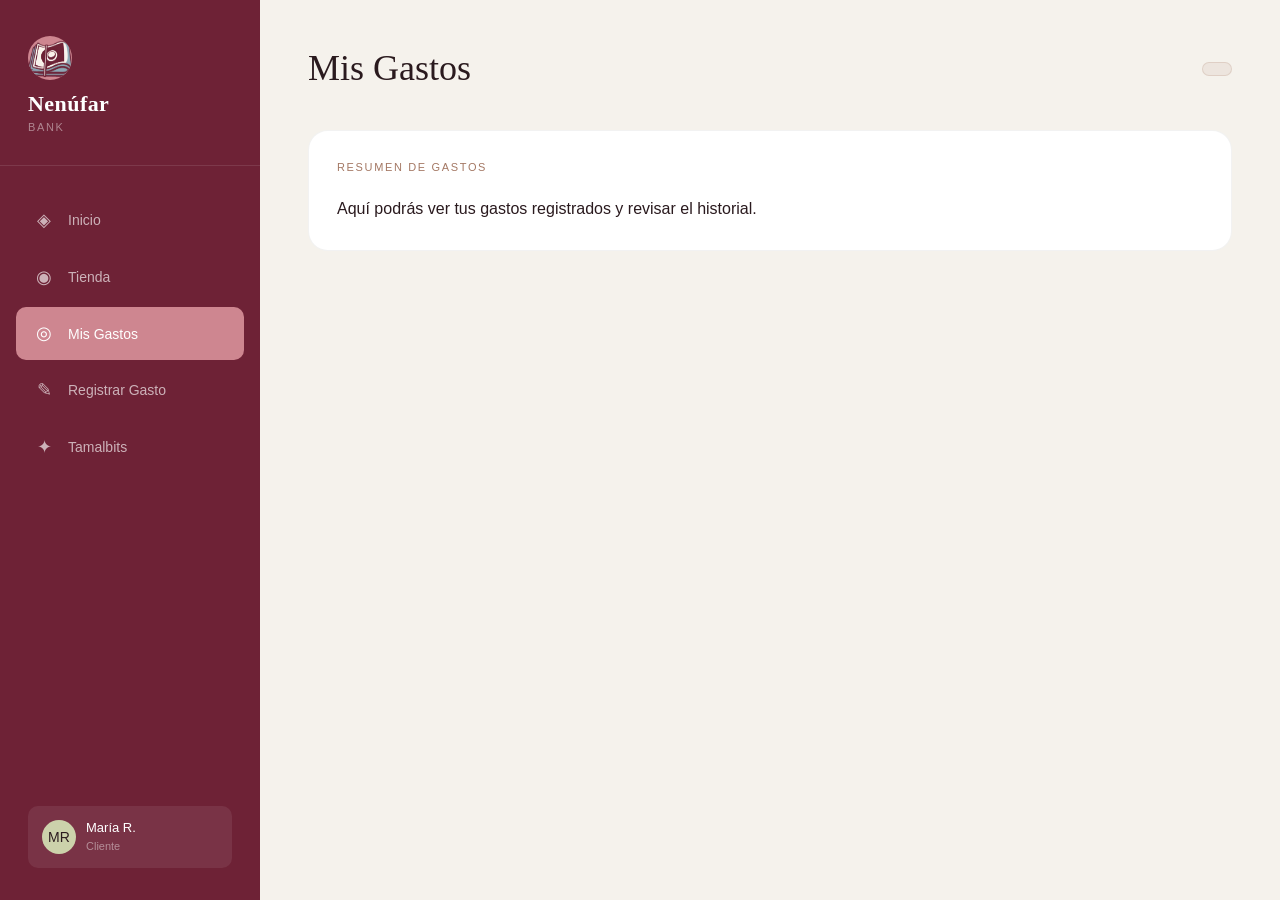
==== html/gastos.html @ e4ff4418 "Add index.html and styles.css files" ====
﻿<!DOCTYPE html>
<html lang="es">
<head>
  <meta charset="UTF-8">
  <meta name="viewport" content="width=device-width, initial-scale=1.0">
  <title>Nenúfar Bank — Mis Gastos</title>
  <link rel="stylesheet" href="../css/styles.css">
</head>
<body>
  <div id="sidebar-container"></div>
  <main class="main">
    <div class="top-bar">
      <h1 class="page-title">Mis Gastos</h1>
      <span class="date-tag" id="current-date"></span>
    </div>
    <div class="card">
      <div class="card-title">Resumen de gastos</div>
      <p>Aquí podrás ver tus gastos registrados y revisar el historial.</p>
    </div>
  </main>
  <script src="../js/main.js"></script>
</body>
</html>
---- css/styles.css ----
/* ============================================
   Nenúfar Bank - Hoja de Estilos Global
   Paleta de colores inspirada en el nenúfar
   ============================================ */

:root {
  /* Paleta principal Nenúfar Bank */
  --apricot:    #CE8690;
  --rhodo:      #6E2236;
  --green:      #777F5D;
  --aloe:       #CCD2AB;
  --mocha:      #A47864;
  --forget:     #8DACBA;
  --cream:      #F5F2EC;
  --dark:       #2A1A1E;
  
  /* Colores funcionales */
  --success:    #10B981;
  --error:      #EF4444;
  --warning:    #F59E0B;
  
  /* Tipografía */
  --font-display: 'Cormorant Garamond', serif;
  --font-body: 'DM Sans', sans-serif;
  
  /* Sombras */
  --shadow-sm: 0 2px 4px rgba(0,0,0,0.04);
  --shadow-md: 0 8px 24px rgba(110,34,54,0.12);
  --shadow-lg: 0 12px 32px rgba(110,34,54,0.15);
  
  /* Bordes */
  --radius-sm: 10px;
  --radius-md: 16px;
  --radius-lg: 20px;
  --radius-xl: 24px;
  
  /* Transiciones */
  --transition: all 0.2s ease;
}

/* Reset */
*,
*::before,
*::after {
  margin: 0;
  padding: 0;
  box-sizing: border-box;
}

html {
  font-size: 16px;
  -webkit-font-smoothing: antialiased;
  -moz-osx-font-smoothing: grayscale;
}

body {
  font-family: var(--font-body);
  background: var(--cream);
  color: var(--dark);
  min-height: 100vh;
  overflow-x: hidden;
  line-height: 1.6;
}

/* ============================================
   SIDEBAR - Barra de navegación lateral
   ============================================ */
.sidebar {
  position: fixed;
  top: 0;
  left: 0;
  width: 260px;
  height: 100vh;
  background: var(--rhodo);
  display: flex;
  flex-direction: column;
  padding: 0 0 32px;
  z-index: 100;
  overflow-y: auto;
}

.logo-area {
  padding: 36px 28px 28px;
  border-bottom: 1px solid rgba(255, 255, 255, 0.1);
}

.logo-icon {
  width: 44px;
  height: 44px;
  background: var(--apricot);
  background-image: url('../images/logo.png');
  border-radius: 50%;
  display: flex;
  align-items: center;
  justify-content: center;
  margin-bottom: 12px;
  font-size: 22px;
  transition: transform 0.3s ease;
}

.logo-icon:hover {
  transform: rotate(15deg) scale(1.1);
}

.logo-name {
  font-family: var(--font-display);
  font-size: 22px;
  font-weight: 600;
  color: #fff;
  letter-spacing: 0.02em;
  line-height: 1.1;
}

.logo-sub {
  font-size: 11px;
  color: rgba(255, 255, 255, 0.45);
  letter-spacing: 0.15em;
  text-transform: uppercase;
  margin-top: 3px;
}

.sidebar nav {
  flex: 1;
  padding: 28px 16px;
  display: flex;
  flex-direction: column;
  gap: 4px;
}

.sidebar nav a {
  display: flex;
  align-items: center;
  gap: 12px;
  padding: 12px 16px;
  border-radius: 10px;
  text-decoration: none;
  color: rgba(255, 255, 255, 0.65);
  font-size: 14px;
  font-weight: 400;
  transition: var(--transition);
}

.sidebar nav a:hover {
  background: rgba(255, 255, 255, 0.12);
  color: #fff;
}

.sidebar nav a.active {
  background: var(--apricot);
  color: #fff;
}

.sidebar nav a .nav-icon {
  font-size: 18px;
  width: 24px;
  text-align: center;
}

.sidebar-footer {
  padding: 0 28px;
}

.user-chip {
  display: flex;
  align-items: center;
  gap: 10px;
  padding: 12px 14px;
  background: rgba(255, 255, 255, 0.08);
  border-radius: var(--radius-sm);
}

.avatar {
  width: 34px;
  height: 34px;
  border-radius: 50%;
  background: var(--aloe);
  display: flex;
  align-items: center;
  justify-content: center;
  font-size: 14px;
  font-weight: 500;
  color: var(--dark);
  flex-shrink: 0;
}

.user-info .name {
  font-size: 13px;
  color: #fff;
  font-weight: 500;
}

.user-info .role {
  font-size: 11px;
  color: rgba(255, 255, 255, 0.45);
}

/* ============================================
   MAIN CONTENT
   ============================================ */
.main {
  margin-left: 260px;
  padding: 40px 48px;
  min-height: 100vh;
}

.top-bar {
  display: flex;
  align-items: center;
  justify-content: space-between;
  margin-bottom: 32px;
}

.page-title {
  font-family: var(--font-display);
  font-size: 36px;
  font-weight: 300;
  color: var(--dark);
}

.page-title em {
  font-style: italic;
  color: var(--rhodo);
}

.date-tag {
  font-size: 13px;
  color: var(--mocha);
  background: rgba(164, 120, 100, 0.1);
  padding: 6px 14px;
  border-radius: 20px;
  border: 1px solid rgba(164, 120, 100, 0.2);
}

/* ============================================
   HERO DE SALDO
   ============================================ */
.balance-hero {
  background: var(--rhodo);
  border-radius: var(--radius-xl);
  padding: 48px;
  margin-bottom: 32px;
  position: relative;
  overflow: hidden;
}

.balance-hero::before {
  content: '◯';
  position: absolute;
  font-size: 320px;
  color: rgba(255, 255, 255, 0.04);
  right: -60px;
  top: -80px;
  line-height: 1;
  font-family: var(--font-display);
  pointer-events: none;
}

.balance-label {
  font-size: 12px;
  color: rgba(255, 255, 255, 0.5);
  text-transform: uppercase;
  letter-spacing: 0.18em;
  margin-bottom: 8px;
}

.balance-amount {
  font-family: var(--font-display);
  font-size: 72px;
  font-weight: 300;
  color: #fff;
  line-height: 1;
  margin-bottom: 12px;
}

.balance-amount span {
  font-size: 36px;
  vertical-align: top;
  margin-top: 12px;
  display: inline-block;
}

.balance-sub {
  font-size: 13px;
  color: rgba(255, 255, 255, 0.45);
}

.balance-actions {
  display: flex;
  gap: 12px;
  margin-top: 32px;
}

/* Botones */
.btn {
  padding: 12px 24px;
  border-radius: var(--radius-sm);
  font-family: var(--font-body);
  font-size: 14px;
  font-weight: 500;
  cursor: pointer;
  text-decoration: none;
  display: inline-flex;
  align-items: center;
  gap: 8px;
  transition: var(--transition);
  border: none;
}

.btn-primary {
  background: var(--apricot);
  color: #fff;
}

.btn-primary:hover {
  background: #b87080;
}

.btn-ghost {
  background: rgba(255, 255, 255, 0.1);
  color: #fff;
  border: 1px solid rgba(255, 255, 255, 0.2);
}

.btn-ghost:hover {
  background: rgba(255, 255, 255, 0.18);
}

/* Badge de Tamalbit en el hero */
.tamalbit-badge {
  position: absolute;
  top: 40px;
  right: 48px;
  background: var(--aloe);
  border-radius: var(--radius-md);
  padding: 14px 20px;
  text-align: center;
  z-index: 1;
}

.tamalbit-badge .tb-label {
  font-size: 10px;
  text-transform: uppercase;
  letter-spacing: 0.14em;
  color: var(--dark);
  opacity: 0.6;
}

.tamalbit-badge .tb-count {
  font-family: var(--font-display);
  font-size: 36px;
  font-weight: 600;
  color: var(--rhodo);
  line-height: 1;
  margin: 2px 0;
}

.tamalbit-badge .tb-name {
  font-size: 11px;
  color: var(--green);
  font-weight: 500;
}

/* ============================================
   GRIDS Y TARJETAS
   ============================================ */
.grid-2 {
  display: grid;
  grid-template-columns: 1fr 1fr;
  gap: 24px;
  margin-bottom: 24px;
}

.card {
  background: #fff;
  border-radius: var(--radius-lg);
  padding: 28px;
  border: 1px solid rgba(0, 0, 0, 0.05);
}

.card-full {
  margin-bottom: 24px;
}

.card-title {
  font-size: 11px;
  text-transform: uppercase;
  letter-spacing: 0.15em;
  color: var(--mocha);
  margin-bottom: 20px;
  font-weight: 500;
}

/* Stats */
.stat-row {
  display: flex;
  gap: 20px;
}

.stat-item {
  flex: 1;
}

.stat-val {
  font-family: var(--font-display);
  font-size: 32px;
  font-weight: 400;
  color: var(--dark);
  line-height: 1.1;
}

.stat-desc {
  font-size: 12px;
  color: #999;
  margin-top: 4px;
}

.stat-divider {
  width: 1px;
  background: var(--aloe);
  align-self: stretch;
}

/* Categorías */
.cat-grid {
  display: grid;
  grid-template-columns: 1fr 1fr;
  gap: 10px;
}

.cat-pill {
  border-radius: 12px;
  padding: 16px;
  display: flex;
  align-items: center;
  gap: 10px;
}

.cat-pill .cp-icon {
  font-size: 20px;
}

.cat-pill .cp-label {
  font-size: 12px;
  font-weight: 500;
}

.cat-pill .cp-amount {
  font-size: 11px;
  opacity: 0.7;
  margin-top: 2px;
}

.cp-alimentacion,
.cp-food {
  background: rgba(206, 134, 144, 0.12);
}

.cp-servicios,
.cp-serv {
  background: rgba(110, 34, 54, 0.08);
}

.cp-transporte,
.cp-trans {
  background: rgba(119, 127, 93, 0.12);
}

.cp-otros,
.cp-other {
  background: rgba(141, 172, 186, 0.15);
}

/* Transacciones */
.txn-list {
  display: flex;
  flex-direction: column;
  gap: 1px;
}

.txn-item {
  display: flex;
  align-items: center;
  gap: 14px;
  padding: 12px 0;
  border-bottom: 1px solid rgba(0, 0, 0, 0.04);
}

.txn-item:last-child {
  border-bottom: none;
}

.txn-icon {
  width: 38px;
  height: 38px;
  border-radius: var(--radius-sm);
  display: flex;
  align-items: center;
  justify-content: center;
  font-size: 16px;
  flex-shrink: 0;
}

.txn-info {
  flex: 1;
  min-width: 0;
}

.txn-name {
  font-size: 14px;
  font-weight: 500;
  color: var(--dark);
  white-space: nowrap;
  overflow: hidden;
  text-overflow: ellipsis;
}

.txn-cat {
  font-size: 11px;
  color: #aaa;
  margin-top: 2px;
}

.txn-amount {
  font-size: 14px;
  font-weight: 500;
  color: var(--rhodo);
}

.txn-date {
  font-size: 11px;
  color: #ccc;
  text-align: right;
  margin-top: 2px;
}

/* ============================================
   PÍLDORA DE SALDO (Barra superior)
   ============================================ */
.balance-pill {
  display: flex;
  align-items: center;
  gap: 10px;
  background: #fff;
  border: 1px solid rgba(0, 0, 0, 0.07);
  padding: 10px 18px;
  border-radius: 40px;
}

.bp-dot {
  width: 8px;
  height: 8px;
  background: var(--green);
  border-radius: 50%;
  box-shadow: 0 0 0 3px rgba(119, 127, 93, 0.2);
  animation: pulse 2s ease-in-out infinite;
}

@keyframes pulse {
  0%, 100% {
    box-shadow: 0 0 0 3px rgba(119, 127, 93, 0.2);
  }
  50% {
    box-shadow: 0 0 0 6px rgba(119, 127, 93, 0.08);
  }
}

.bp-label {
  font-size: 12px;
  color: #999;
}

.bp-val {
  font-family: var(--font-display);
  font-size: 20px;
  font-weight: 600;
  color: var(--rhodo);
}

/* ============================================
   TIENDA - Productos
   ============================================ */
.filters {
  display: flex;
  gap: 8px;
  margin: 24px 0 28px;
  flex-wrap: wrap;
}

.filter-btn {
  padding: 8px 18px;
  border-radius: 20px;
  border: 1px solid rgba(0, 0, 0, 0.1);
  background: #fff;
  font-family: var(--font-body);
  font-size: 13px;
  cursor: pointer;
  transition: var(--transition);
  color: var(--dark);
}

.filter-btn:hover {
  border-color: var(--apricot);
  color: var(--apricot);
}

.filter-btn.active {
  background: var(--rhodo);
  color: #fff;
  border-color: var(--rhodo);
}

.products-grid {
  display: grid;
  grid-template-columns: repeat(auto-fill, minmax(240px, 1fr));
  gap: 20px;
  margin-bottom: 40px;
}

.product-card {
  background: #fff;
  border-radius: var(--radius-lg);
  overflow: hidden;
  border: 1px solid rgba(0, 0, 0, 0.05);
  transition: transform 0.2s, box-shadow 0.2s;
  cursor: pointer;
}

.product-card:hover {
  transform: translateY(-4px);
  box-shadow: var(--shadow-md);
}

.product-img {
  height: 160px;
  display: flex;
  align-items: center;
  justify-content: center;
  font-size: 64px;
  position: relative;
}

.tamalbit-tag {
  position: absolute;
  top: 10px;
  right: 10px;
  background: var(--aloe);
  color: var(--dark);
  font-size: 10px;
  padding: 4px 8px;
  border-radius: 8px;
  font-weight: 500;
}

.product-body {
  padding: 16px 18px 20px;
}

.product-name {
  font-family: var(--font-display);
  font-size: 20px;
  font-weight: 600;
  color: var(--dark);
  margin-bottom: 4px;
}

.product-desc {
  font-size: 12px;
  color: #aaa;
  margin-bottom: 14px;
  line-height: 1.5;
}

.product-cat {
  font-size: 10px;
  text-transform: uppercase;
  letter-spacing: 0.12em;
  color: var(--mocha);
  margin-bottom: 14px;
}

.product-footer {
  display: flex;
  align-items: center;
  justify-content: space-between;
}

.product-price {
  font-family: var(--font-display);
  font-size: 28px;
  font-weight: 400;
  color: var(--rhodo);
}

.product-price span {
  font-size: 14px;
  vertical-align: top;
  margin-top: 6px;
  display: inline-block;
}

.buy-btn {
  background: var(--rhodo);
  color: #fff;
  border: none;
  padding: 9px 18px;
  border-radius: var(--radius-sm);
  font-family: var(--font-body);
  font-size: 13px;
  font-weight: 500;
  cursor: pointer;
  transition: var(--transition);
}

.buy-btn:hover {
  background: var(--apricot);
}

.buy-btn:disabled {
  background: #ccc;
  cursor: not-allowed;
}

.product-card.featured .product-img {
  background: linear-gradient(135deg, rgba(206, 134, 144, 0.18), rgba(110, 34, 54, 0.1));
}

/* ============================================
   MODAL DE COMPRA
   ============================================ */
.modal-overlay {
  display: none;
  position: fixed;
  inset: 0;
  background: rgba(42, 26, 30, 0.55);
  backdrop-filter: blur(4px);
  z-index: 200;
  align-items: center;
  justify-content: center;
}

.modal-overlay.open {
  display: flex;
}

.modal {
  background: #fff;
  border-radius: var(--radius-xl);
  width: 480px;
  max-width: 90vw;
  padding: 36px;
  position: relative;
  animation: modalIn 0.3s ease;
}

@keyframes modalIn {
  from {
    opacity: 0;
    transform: translateY(20px) scale(0.95);
  }
  to {
    opacity: 1;
    transform: translateY(0) scale(1);
  }
}

.modal-close {
  position: absolute;
  top: 18px;
  right: 18px;
  background: none;
  border: none;
  font-size: 20px;
  cursor: pointer;
  color: #aaa;
  transition: var(--transition);
}

.modal-close:hover {
  color: var(--rhodo);
}

.modal-product-emoji {
  font-size: 56px;
  margin-bottom: 12px;
}

.modal-product-name {
  font-family: var(--font-display);
  font-size: 30px;
  font-weight: 600;
  color: var(--dark);
  margin-bottom: 4px;
}

.modal-product-cat {
  font-size: 11px;
  color: var(--mocha);
  text-transform: uppercase;
  letter-spacing: 0.12em;
  margin-bottom: 12px;
}

.modal-product-desc {
  font-size: 14px;
  color: #888;
  line-height: 1.6;
  margin-bottom: 20px;
}

.modal-detail {
  background: var(--cream);
  border-radius: 12px;
  padding: 16px;
  margin-bottom: 20px;
  display: flex;
  gap: 20px;
}

.md-item {
  flex: 1;
  text-align: center;
}

.md-val {
  font-family: var(--font-display);
  font-size: 26px;
  color: var(--rhodo);
}

.md-label {
  font-size: 11px;
  color: #aaa;
  margin-top: 2px;
}

.modal-tamalbit-info {
  background: rgba(204, 210, 171, 0.3);
  border-radius: var(--radius-sm);
  padding: 12px 14px;
  font-size: 12px;
  color: var(--green);
  margin-bottom: 20px;
  display: flex;
  align-items: center;
  gap: 8px;
}

.modal-input-group {
  margin-bottom: 16px;
}

.modal-input-group label {
  font-size: 12px;
  color: #aaa;
  display: block;
  margin-bottom: 6px;
}

.modal-input-group input,
.modal-input-group select,
.modal-input-group textarea {
  width: 100%;
  padding: 10px 14px;
  border: 1px solid rgba(0, 0, 0, 0.1);
  border-radius: var(--radius-sm);
  font-family: var(--font-body);
  font-size: 14px;
  background: #fff;
  color: var(--dark);
  outline: none;
  transition: var(--transition);
}

.modal-input-group input:focus,
.modal-input-group select:focus,
.modal-input-group textarea:focus {
  border-color: var(--apricot);
}

.modal-actions {
  display: flex;
  gap: 10px;
}

.btn-confirm {
  flex: 1;
  background: var(--rhodo);
  color: #fff;
  border: none;
  padding: 13px;
  border-radius: 12px;
  font-family: var(--font-body);
  font-size: 14px;
  font-weight: 500;
  cursor: pointer;
  transition: var(--transition);
}

.btn-confirm:hover {
  background: var(--apricot);
}

.btn-confirm:disabled {
  background: #ccc;
  cursor: not-allowed;
}

.btn-cancel {
  background: none;
  border: 1px solid rgba(0, 0, 0, 0.1);
  padding: 13px 20px;
  border-radius: 12px;
  font-family: var(--font-body);
  font-size: 14px;
  cursor: pointer;
  color: #aaa;
  transition: var(--transition);
}

.btn-cancel:hover {
  border-color: var(--apricot);
  color: var(--apricot);
}

/* ============================================
   TABLA DE GASTOS (Historial)
   ============================================ */
.summary-bar {
  display: grid;
  grid-template-columns: repeat(4, 1fr);
  gap: 16px;
  margin-bottom: 32px;
}

.sum-card {
  background: #fff;
  border-radius: var(--radius-md);
  padding: 20px 22px;
  border: 1px solid rgba(0, 0, 0, 0.05);
}

.sum-label {
  font-size: 11px;
  text-transform: uppercase;
  letter-spacing: 0.13em;
  color: #bbb;
  margin-bottom: 8px;
}

.sum-val {
  font-family: var(--font-display);
  font-size: 30px;
  font-weight: 400;
  color: var(--dark);
  line-height: 1;
}

.sum-sub {
  font-size: 11px;
  color: #bbb;
  margin-top: 4px;
}

.sum-card.highlight {
  background: var(--rhodo);
}

.sum-card.highlight .sum-label {
  color: rgba(255, 255, 255, 0.5);
}

.sum-card.highlight .sum-val {
  color: #fff;
}

.sum-card.highlight .sum-sub {
  color: rgba(255, 255, 255, 0.4);
}

.table-header {
  display: flex;
  align-items: center;
  justify-content: space-between;
  margin-bottom: 16px;
}

.table-title {
  font-family: var(--font-display);
  font-size: 22px;
  font-weight: 400;
}

.search-box {
  display: flex;
  align-items: center;
  gap: 8px;
  background: #fff;
  border: 1px solid rgba(0, 0, 0, 0.1);
  border-radius: var(--radius-sm);
  padding: 8px 14px;
}

.search-box input {
  border: none;
  outline: none;
  font-family: var(--font-body);
  font-size: 13px;
  background: none;
  color: var(--dark);
  width: 180px;
}

.search-box input::placeholder {
  color: #ccc;
}

.expenses-table {
  background: #fff;
  border-radius: var(--radius-lg);
  overflow: hidden;
  border: 1px solid rgba(0, 0, 0, 0.05);
}

.et-head {
  display: grid;
  grid-template-columns: 40px 1fr 120px 120px 100px 100px;
  padding: 14px 20px;
  border-bottom: 1px solid rgba(0, 0, 0, 0.06);
  font-size: 11px;
  text-transform: uppercase;
  letter-spacing: 0.12em;
  color: #bbb;
}

.et-row {
  display: grid;
  grid-template-columns: 40px 1fr 120px 120px 100px 100px;
  padding: 14px 20px;
  border-bottom: 1px solid rgba(0, 0, 0, 0.04);
  align-items: center;
  transition: background 0.15s;
}

.et-row:last-child {
  border-bottom: none;
}

.et-row:hover {
  background: rgba(0, 0, 0, 0.015);
}

.et-icon {
  font-size: 20px;
}

.et-name {
  font-size: 14px;
  font-weight: 500;
}

.et-desc {
  font-size: 11px;
  color: #bbb;
  margin-top: 2px;
}

.cat-badge {
  display: inline-flex;
  align-items: center;
  gap: 5px;
  padding: 4px 10px;
  border-radius: 20px;
  font-size: 11px;
  font-weight: 500;
}

.cb-food {
  background: rgba(206, 134, 144, 0.15);
  color: var(--rhodo);
}

.cb-serv {
  background: rgba(110, 34, 54, 0.08);
  color: var(--rhodo);
}

.cb-trans {
  background: rgba(119, 127, 93, 0.15);
  color: var(--green);
}

.cb-other {
  background: rgba(141, 172, 186, 0.2);
  color: #5a7a8a;
}

.et-amount {
  font-family: var(--font-display);
  font-size: 18px;
  color: var(--rhodo);
}

.et-date {
  font-size: 12px;
  color: #bbb;
}

.tb-pill {
  display: inline-flex;
  align-items: center;
  gap: 4px;
  background: rgba(204, 210, 171, 0.3);
  color: var(--green);
  border-radius: 20px;
  padding: 3px 9px;
  font-size: 11px;
}

/* ============================================
   TAMALBITS HERO
   ============================================ */
.tamalbit-hero {
  background: var(--aloe);
  border-radius: var(--radius-xl);
  padding: 48px;
  margin-bottom: 28px;
  position: relative;
  overflow: hidden;
  display: grid;
  grid-template-columns: 1fr auto;
  gap: 40px;
  align-items: center;
}

.tamalbit-hero::before {
  content: '✦';
  position: absolute;
  font-size: 360px;
  color: rgba(119, 127, 93, 0.08);
  right: -60px;
  top: -80px;
  line-height: 1;
}

.th-label {
  font-size: 12px;
  text-transform: uppercase;
  letter-spacing: 0.18em;
  color: var(--green);
  margin-bottom: 8px;
}

.th-count {
  font-family: var(--font-display);
  font-size: 96px;
  font-weight: 300;
  color: var(--rhodo);
  line-height: 1;
}

.th-name {
  font-family: var(--font-display);
  font-size: 32px;
  color: var(--dark);
  font-style: italic;
}

.th-rule {
  font-size: 13px;
  color: var(--green);
  margin-top: 12px;
  max-width: 380px;
  line-height: 1.6;
}

.coins-visual {
  display: flex;
  flex-wrap: wrap;
  gap: 8px;
  width: 180px;
  justify-content: center;
}

.coin {
  width: 40px;
  height: 40px;
  border-radius: 50%;
  background: var(--green);
  display: flex;
  align-items: center;
  justify-content: center;
  font-size: 18px;
  box-shadow: 0 4px 12px rgba(119, 127, 93, 0.3);
  animation: float 3s ease-in-out infinite;
}

.coin:nth-child(2) { animation-delay: 0.3s; }
.coin:nth-child(3) { animation-delay: 0.6s; }
.coin:nth-child(4) { animation-delay: 0.9s; }
.coin:nth-child(5) { animation-delay: 1.2s; }
.coin:nth-child(6) { animation-delay: 1.5s; }
.coin:nth-child(7) { animation-delay: 1.8s; }

.coin.empty {
  background: rgba(119, 127, 93, 0.2);
  box-shadow: none;
}

@keyframes float {
  0%, 100% {
    transform: translateY(0);
  }
  50% {
    transform: translateY(-5px);
  }
}

/* ============================================
   FORMULARIO DE GASTO
   ============================================ */
.layout {
  display: grid;
  grid-template-columns: 1fr 360px;
  gap: 28px;
  align-items: start;
}

.form-card {
  background: #fff;
  border-radius: var(--radius-xl);
  border: 1px solid rgba(0, 0, 0, 0.05);
  overflow: hidden;
}

.form-card-header {
  padding: 28px 32px 24px;
  border-bottom: 1px solid rgba(0, 0, 0, 0.05);
  display: flex;
  align-items: center;
  gap: 14px;
}

.form-card-icon {
  width: 46px;
  height: 46px;
  border-radius: 12px;
  background: rgba(110, 34, 54, 0.08);
  display: flex;
  align-items: center;
  justify-content: center;
  font-size: 22px;
}

.form-card-title {
  font-family: var(--font-display);
  font-size: 22px;
  font-weight: 600;
  color: var(--dark);
}

.form-card-sub {
  font-size: 12px;
  color: #aaa;
  margin-top: 2px;
}

.form-body {
  padding: 32px;
}

.field {
  margin-bottom: 24px;
}

.field-label {
  font-size: 12px;
  text-transform: uppercase;
  letter-spacing: 0.12em;
  color: var(--mocha);
  font-weight: 500;
  margin-bottom: 8px;
  display: block;
}

.field input,
.field select,
.field textarea {
  width: 100%;
  padding: 13px 16px;
  border: 1.5px solid rgba(0, 0, 0, 0.1);
  border-radius: 12px;
  font-family: var(--font-body);
  font-size: 15px;
  color: var(--dark);
  background: #fff;
  outline: none;
  transition: var(--transition);
  appearance: none;
}

.field input:focus,
.field select:focus,
.field textarea:focus {
  border-color: var(--apricot);
  box-shadow: 0 0 0 4px rgba(206, 134, 144, 0.1);
}

.field textarea {
  resize: vertical;
  min-height: 90px;
  line-height: 1.6;
}

.amount-wrap {
  position: relative;
}

.amount-prefix {
  position: absolute;
  left: 16px;
  top: 50%;
  transform: translateY(-50%);
  font-family: var(--font-display);
  font-size: 22px;
  color: var(--rhodo);
  font-weight: 600;
  pointer-events: none;
}

.amount-wrap input {
  padding-left: 36px;
  font-family: var(--font-display);
  font-size: 32px;
  color: var(--rhodo);
  font-weight: 300;
  height: 68px;
}

.cat-grid-form {
  display: grid;
  grid-template-columns: 1fr 1fr;
  gap: 10px;
}

.cat-option {
  border: 1.5px solid rgba(0, 0, 0, 0.08);
  border-radius: 12px;
  padding: 14px 16px;
  display: flex;
  align-items: center;
  gap: 10px;
  cursor: pointer;
  transition: var(--transition);
  background: #fff;
}

.cat-option:hover {
  border-color: var(--apricot);
  background: rgba(206, 134, 144, 0.05);
}

.cat-option.selected {
  border-color: var(--rhodo);
  background: rgba(110, 34, 54, 0.05);
}

.cat-option .co-icon {
  font-size: 22px;
}

.cat-option .co-label {
  font-size: 14px;
  font-weight: 500;
}

.cat-option .co-check {
  margin-left: auto;
  width: 18px;
  height: 18px;
  border-radius: 50%;
  border: 2px solid rgba(0, 0, 0, 0.15);
  display: flex;
  align-items: center;
  justify-content: center;
  font-size: 10px;
  color: #fff;
  transition: var(--transition);
}

.cat-option.selected .co-check {
  background: var(--rhodo);
  border-color: var(--rhodo);
}

.field-row {
  display: grid;
  grid-template-columns: 1fr 1fr;
  gap: 16px;
}

.tamalbit-notice {
  display: none;
  align-items: center;
  gap: 12px;
  background: rgba(204, 210, 171, 0.35);
  border: 1px solid rgba(119, 127, 93, 0.25);
  border-radius: 12px;
  padding: 14px 16px;
  margin-top: 12px;
}

.tamalbit-notice.visible {
  display: flex;
}

.tn-icon {
  font-size: 22px;
}

.tn-text {
  font-size: 13px;
  color: var(--green);
  line-height: 1.5;
}

.tn-text strong {
  color: var(--rhodo);
}

.saldo-warning {
  display: none;
  align-items: center;
  gap: 12px;
  background: rgba(206, 134, 144, 0.15);
  border: 1px solid rgba(206, 134, 144, 0.4);
  border-radius: 12px;
  padding: 14px 16px;
  margin-top: 8px;
}

.saldo-warning.visible {
  display: flex;
}

.sw-text {
  font-size: 13px;
  color: var(--rhodo);
}

.form-footer {
  padding: 0 32px 32px;
  display: flex;
  gap: 12px;
}

.btn-submit {
  flex: 1;
  background: var(--rhodo);
  color: #fff;
  border: none;
  padding: 15px;
  border-radius: 14px;
  font-family: var(--font-body);
  font-size: 15px;
  font-weight: 500;
  cursor: pointer;
  transition: var(--transition);
  display: flex;
  align-items: center;
  justify-content: center;
  gap: 8px;
}

.btn-submit:hover {
  background: var(--apricot);
}

.btn-submit:disabled {
  background: #ccc;
  cursor: not-allowed;
}

.btn-clear {
  background: none;
  border: 1.5px solid rgba(0, 0, 0, 0.1);
  padding: 15px 22px;
  border-radius: 14px;
  font-family: var(--font-body);
  font-size: 14px;
  color: #aaa;
  cursor: pointer;
  transition: var(--transition);
}

.btn-clear:hover {
  border-color: var(--apricot);
  color: var(--apricot);
}

.panel-card {
  background: #fff;
  border-radius: var(--radius-lg);
  padding: 24px;
  border: 1px solid rgba(0, 0, 0, 0.05);
  margin-bottom: 20px;
}

.panel-title {
  font-size: 11px;
  text-transform: uppercase;
  letter-spacing: 0.14em;
  color: var(--mocha);
  margin-bottom: 16px;
  font-weight: 500;
}

.saldo-display {
  text-align: center;
  padding: 8px 0 16px;
}

.sd-before-label,
.sd-after-label,
.sd-gasto-label {
  font-size: 11px;
  color: #bbb;
  margin-bottom: 4px;
}

.sd-before,
.sd-after {
  font-family: var(--font-display);
  font-size: 38px;
  font-weight: 300;
  color: var(--dark);
  line-height: 1;
}

.sd-after {
  color: var(--rhodo);
}

.sd-arrow {
  font-size: 20px;
  color: #ddd;
  margin: 10px 0;
}

.sd-divider {
  height: 1px;
  background: rgba(0, 0, 0, 0.06);
  margin: 14px 0;
}

.sd-gasto {
  font-family: var(--font-display);
  font-size: 24px;
  color: var(--rhodo);
}

/* ============================================
   TOAST
   ============================================ */
.toast {
  position: fixed;
  bottom: 32px;
  right: 32px;
  background: var(--dark);
  color: #fff;
  padding: 14px 20px;
  border-radius: 14px;
  font-size: 14px;
  display: flex;
  align-items: center;
  gap: 10px;
  z-index: 999;
  transform: translateY(80px);
  opacity: 0;
  transition: all 0.3s ease;
  pointer-events: none;
  box-shadow: 0 8px 24px rgba(0, 0, 0, 0.2);
  max-width: 400px;
}

.toast.show {
  transform: translateY(0);
  opacity: 1;
}

.toast.success {
  background: var(--success);
}

.toast.error {
  background: var(--error);
}

.toast.warning {
  background: var(--warning);
  color: var(--dark);
}

/* ============================================
   RESPONSIVE
   ============================================ */
@media (max-width: 1024px) {
  .sidebar {
    width: 220px;
  }
  .main {
    margin-left: 220px;
    padding: 24px 20px;
  }
  .grid-2 {
    grid-template-columns: 1fr;
  }
  .summary-bar {
    grid-template-columns: 1fr 1fr;
  }
  .layout {
    grid-template-columns: 1fr;
  }
}

@media (max-width: 768px) {
  .sidebar {
    width: 100%;
    height: auto;
    position: relative;
    flex-direction: row;
    flex-wrap: wrap;
    padding: 16px;
  }
  .sidebar nav {
    flex-direction: row;
    flex-wrap: wrap;
    padding: 12px 0;
  }
  .logo-area {
    padding: 12px;
    border-bottom: none;
  }
  .main {
    margin-left: 0;
    padding: 20px 16px;
  }
  .balance-hero {
    padding: 24px;
  }
  .balance-amount {
    font-size: 48px;
  }
  .tamalbit-badge {
    position: static;
    margin-top: 16px;
  }
  .products-grid {
    grid-template-columns: repeat(auto-fill, minmax(160px, 1fr));
  }
}
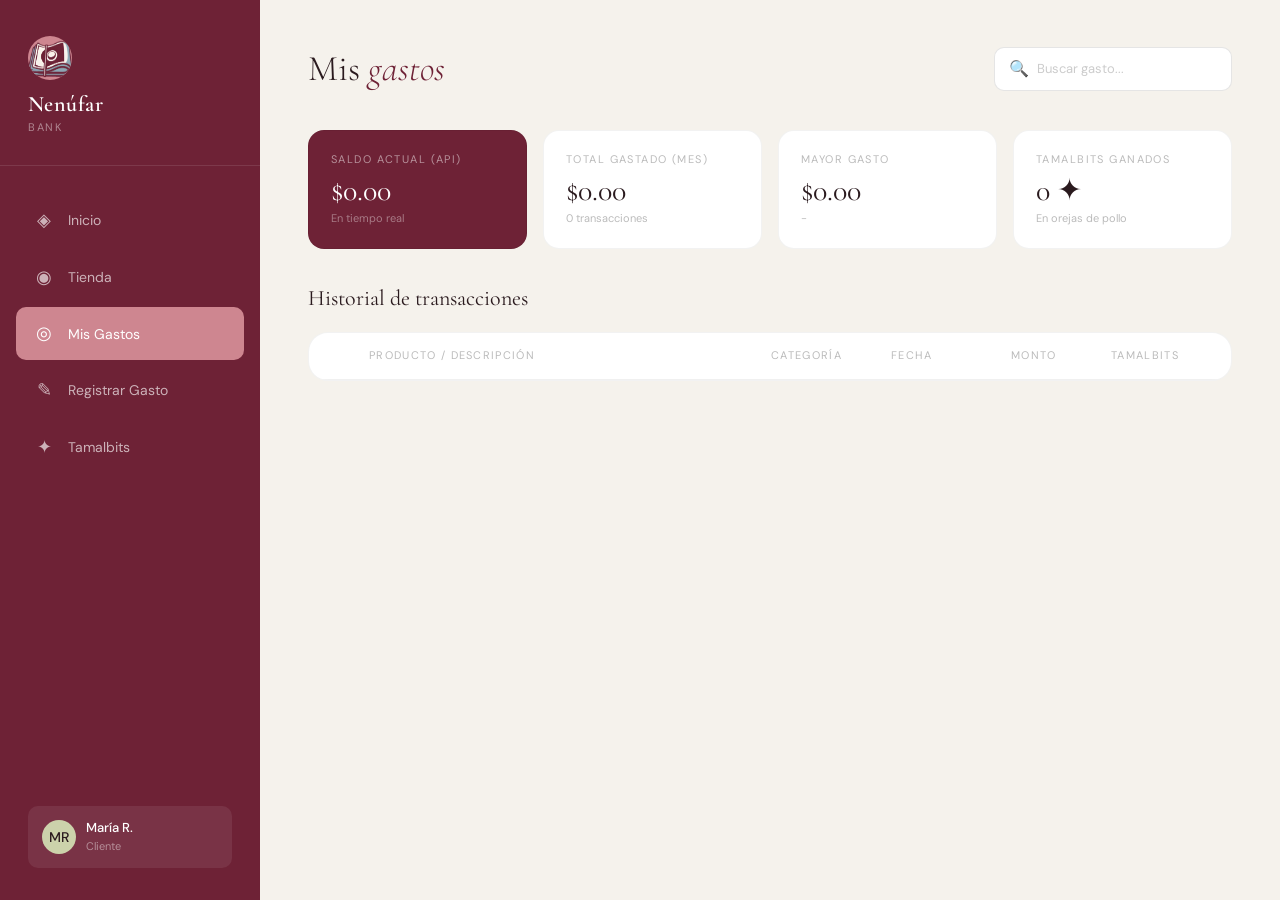
==== commit ecbfa3ae: "Files html finish" ====
--- a/html/gastos.html
+++ b/html/gastos.html
@@ -1,23 +1,137 @@
 ﻿<!DOCTYPE html>
 <html lang="es">
 <head>
-  <meta charset="UTF-8">
-  <meta name="viewport" content="width=device-width, initial-scale=1.0">
-  <title>Nenúfar Bank — Mis Gastos</title>
-  <link rel="stylesheet" href="../css/styles.css">
+    <meta charset="UTF-8">
+    <meta name="viewport" content="width=device-width, initial-scale=1.0">
+    <title>Nenúfar Bank — Mis Gastos</title>
+    <link rel="preconnect" href="https://fonts.googleapis.com">
+    <link rel="preconnect" href="https://fonts.gstatic.com" crossorigin>
+    <link href="https://fonts.googleapis.com/css2?family=Cormorant+Garamond:ital,wght@0,300;0,400;0,600;1,300;1,400&family=DM+Sans:wght@300;400;500&display=swap" rel="stylesheet">
+    <link rel="stylesheet" href="../css/styles.css">
 </head>
 <body>
-  <div id="sidebar-container"></div>
-  <main class="main">
-    <div class="top-bar">
-      <h1 class="page-title">Mis Gastos</h1>
-      <span class="date-tag" id="current-date"></span>
-    </div>
-    <div class="card">
-      <div class="card-title">Resumen de gastos</div>
-      <p>Aquí podrás ver tus gastos registrados y revisar el historial.</p>
-    </div>
-  </main>
-  <script src="../js/main.js"></script>
+    <div id="sidebar-container"></div>
+    
+    <main class="main">
+        <div class="top-bar">
+            <h1 class="page-title">Mis <em>gastos</em></h1>
+            <div class="search-box">
+                <span>🔍</span>
+                <input type="text" id="search-input" placeholder="Buscar gasto..." oninput="filtrarGastos()">
+            </div>
+        </div>
+
+        <div class="summary-bar">
+            <div class="sum-card highlight">
+                <div class="sum-label">Saldo actual (API)</div>
+                <div class="sum-val" id="saldo-actual">$0.00</div>
+                <div class="sum-sub">En tiempo real</div>
+            </div>
+            <div class="sum-card">
+                <div class="sum-label">Total gastado (mes)</div>
+                <div class="sum-val" id="total-mes">$0.00</div>
+                <div class="sum-sub"><span id="num-transacciones">0</span> transacciones</div>
+            </div>
+            <div class="sum-card">
+                <div class="sum-label">Mayor gasto</div>
+                <div class="sum-val" id="mayor-gasto">$0.00</div>
+                <div class="sum-sub" id="mayor-gasto-nombre">-</div>
+            </div>
+            <div class="sum-card">
+                <div class="sum-label">Tamalbits ganados</div>
+                <div class="sum-val" id="total-tamalbits">0 ✦</div>
+                <div class="sum-sub">En orejas de pollo</div>
+            </div>
+        </div>
+
+        <div class="table-header">
+            <div class="table-title">Historial de transacciones</div>
+        </div>
+
+        <div class="expenses-table" id="expenses-table">
+            <div class="et-head">
+                <div></div>
+                <div>Producto / Descripción</div>
+                <div>Categoría</div>
+                <div>Fecha</div>
+                <div>Monto</div>
+                <div>Tamalbits</div>
+            </div>
+            <div id="expenses-body"></div>
+        </div>
+    </main>
+
+    <script src="../js/main.js"></script>
+    <script>
+        let todosGastos = [];
+        const catIcons = { alimentacion: '🍽️', servicios: '⚡', transporte: '🚌', otros: '📦' };
+        const catBadges = { alimentacion: 'cb-food', servicios: 'cb-serv', transporte: 'cb-trans', otros: 'cb-other' };
+        const catEmojis = { alimentacion: '🍽️', servicios: '⚡', transporte: '🚌', otros: '📦' };
+
+        document.addEventListener('DOMContentLoaded', async () => {
+            await cargarDatos();
+        });
+
+        async function cargarDatos() {
+            try {
+                // Saldo
+                const saldo = await APP.getSaldo();
+                document.getElementById('saldo-actual').textContent = APP.formatCurrency(saldo);
+
+                // Estadísticas
+                const statsRes = await fetch(`api/estadisticas.php?usuario=${encodeURIComponent(APP.currentUser)}`);
+                const stats = await statsRes.json();
+                document.getElementById('total-mes').textContent = APP.formatCurrency(stats.total_mes);
+                document.getElementById('num-transacciones').textContent = stats.transacciones;
+                if (stats.mayor_gasto) {
+                    document.getElementById('mayor-gasto').textContent = APP.formatCurrency(stats.mayor_gasto.monto);
+                    document.getElementById('mayor-gasto-nombre').textContent = stats.mayor_gasto.nombre;
+                }
+
+                // Tamalbits
+                const tbRes = await fetch(`api/tamalbits.php?usuario=${encodeURIComponent(APP.currentUser)}`);
+                const tbData = await tbRes.json();
+                document.getElementById('total-tamalbits').textContent = `${tbData.total} ✦`;
+
+                // Historial
+                const histRes = await fetch(`api/historial.php?usuario=${encodeURIComponent(APP.currentUser)}`);
+                todosGastos = await histRes.json();
+                renderizarGastos(todosGastos);
+
+            } catch (error) {
+                console.error('Error cargando datos:', error);
+            }
+        }
+
+        function renderizarGastos(gastos) {
+            const body = document.getElementById('expenses-body');
+            if (gastos.length === 0) {
+                body.innerHTML = '<p style="padding:24px;text-align:center;color:#aaa;">No se encontraron gastos.</p>';
+                return;
+            }
+            body.innerHTML = gastos.map(g => `
+                <div class="et-row">
+                    <div class="et-icon">${g.emoji}</div>
+                    <div>
+                        <div class="et-name">${g.nombre}</div>
+                        <div class="et-desc">${g.descripcion || 'Sin descripción'} · ${APP.currentUser}</div>
+                    </div>
+                    <div><span class="cat-badge ${catBadges[g.categoria]}">${catEmojis[g.categoria]} ${APP.ucfirst(g.categoria)}</span></div>
+                    <div class="et-date">${APP.formatDate(g.fecha)}</div>
+                    <div class="et-amount">${APP.formatCurrency(g.monto)}</div>
+                    <div>${g.tamalbits_ganados > 0 ? `<span class="tb-pill">✦ +${g.tamalbits_ganados}</span>` : '—'}</div>
+                </div>
+            `).join('');
+        }
+
+        function filtrarGastos() {
+            const busqueda = document.getElementById('search-input').value.toLowerCase();
+            const filtrados = todosGastos.filter(g => 
+                g.nombre.toLowerCase().includes(busqueda) || 
+                (g.descripcion && g.descripcion.toLowerCase().includes(busqueda))
+            );
+            renderizarGastos(filtrados);
+        }
+    </script>
 </body>
 </html>
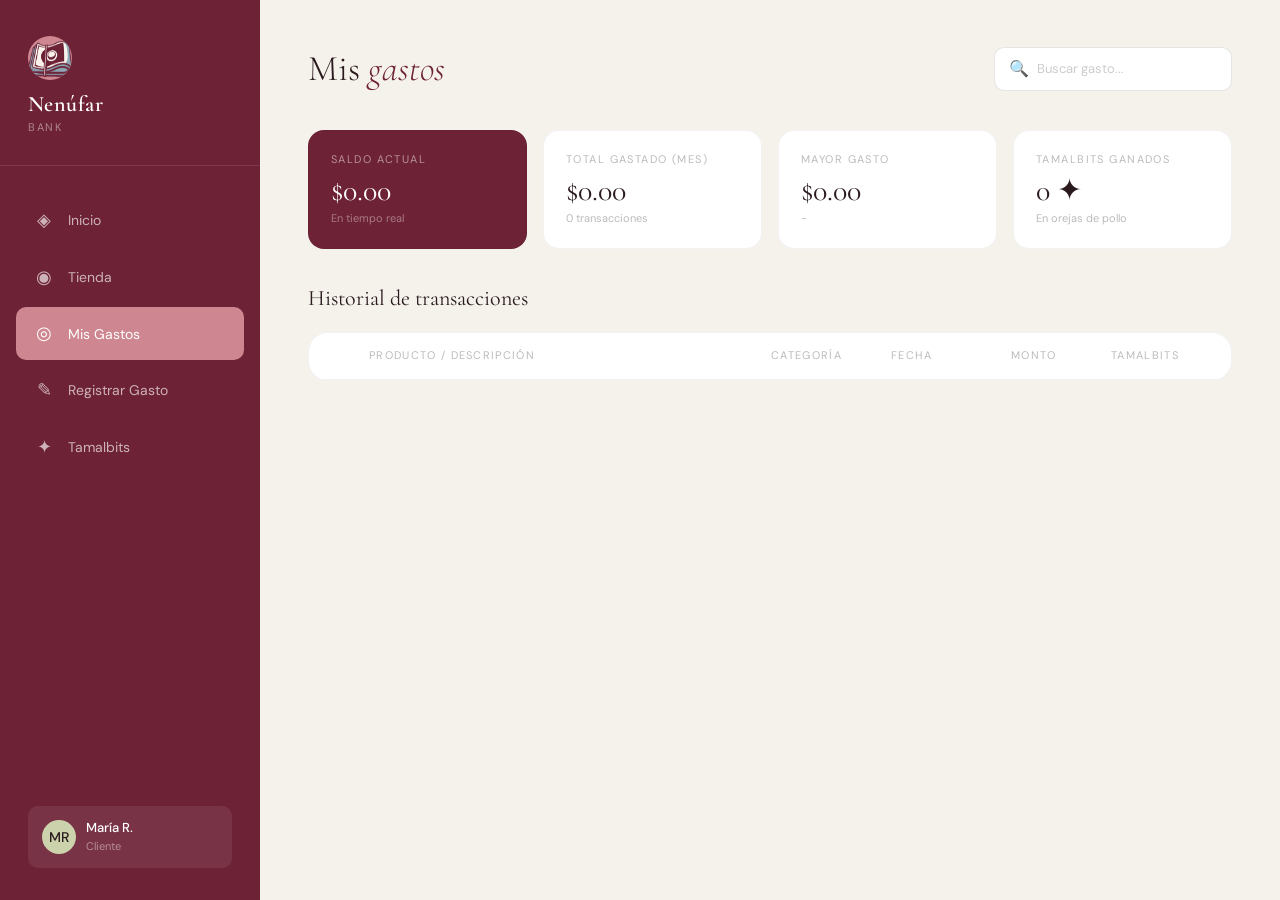
==== commit bcd7ae51: "arreglado bd" ====
--- a/html/gastos.html
+++ b/html/gastos.html
@@ -1,4 +1,4 @@
-﻿<!DOCTYPE html>
+<!DOCTYPE html>
 <html lang="es">
 <head>
     <meta charset="UTF-8">
@@ -23,7 +23,7 @@
 
         <div class="summary-bar">
             <div class="sum-card highlight">
-                <div class="sum-label">Saldo actual (API)</div>
+                <div class="sum-label">Saldo actual</div>
                 <div class="sum-val" id="saldo-actual">$0.00</div>
                 <div class="sum-sub">En tiempo real</div>
             </div>
@@ -64,9 +64,8 @@
     <script src="../js/main.js"></script>
     <script>
         let todosGastos = [];
-        const catIcons = { alimentacion: '🍽️', servicios: '⚡', transporte: '🚌', otros: '📦' };
-        const catBadges = { alimentacion: 'cb-food', servicios: 'cb-serv', transporte: 'cb-trans', otros: 'cb-other' };
-        const catEmojis = { alimentacion: '🍽️', servicios: '⚡', transporte: '🚌', otros: '📦' };
+        const catBadges = { comida: 'cb-food', tecnologia: 'cb-serv', hogar: 'cb-trans', ropa: 'cb-other' };
+        const catEmojis = { comida: '🍔', tecnologia: '🎧', hogar: '💡', ropa: '👕' };
 
         document.addEventListener('DOMContentLoaded', async () => {
             await cargarDatos();
@@ -78,8 +77,8 @@
                 const saldo = await APP.getSaldo();
                 document.getElementById('saldo-actual').textContent = APP.formatCurrency(saldo);
 
-                // Estadísticas
-                const statsRes = await fetch(`api/estadisticas.php?usuario=${encodeURIComponent(APP.currentUser)}`);
+                // Estadísticas con usuario_documento
+                const statsRes = await fetch(`../api/estadisticas.php?usuario_documento=${APP.currentDocumento}`);
                 const stats = await statsRes.json();
                 document.getElementById('total-mes').textContent = APP.formatCurrency(stats.total_mes);
                 document.getElementById('num-transacciones').textContent = stats.transacciones;
@@ -88,13 +87,13 @@
                     document.getElementById('mayor-gasto-nombre').textContent = stats.mayor_gasto.nombre;
                 }
 
-                // Tamalbits
-                const tbRes = await fetch(`api/tamalbits.php?usuario=${encodeURIComponent(APP.currentUser)}`);
+                // Tamalbits con usuario_documento
+                const tbRes = await fetch(`../api/tamalbits.php?usuario_documento=${APP.currentDocumento}`);
                 const tbData = await tbRes.json();
                 document.getElementById('total-tamalbits').textContent = `${tbData.total} ✦`;
 
-                // Historial
-                const histRes = await fetch(`api/historial.php?usuario=${encodeURIComponent(APP.currentUser)}`);
+                // Historial con usuario_documento
+                const histRes = await fetch(`../api/historial.php?usuario_documento=${APP.currentDocumento}`);
                 todosGastos = await histRes.json();
                 renderizarGastos(todosGastos);
 
@@ -109,6 +108,7 @@
                 body.innerHTML = '<p style="padding:24px;text-align:center;color:#aaa;">No se encontraron gastos.</p>';
                 return;
             }
+            const cat = (c) => (c || '').toLowerCase();
             body.innerHTML = gastos.map(g => `
                 <div class="et-row">
                     <div class="et-icon">${g.emoji}</div>
@@ -116,7 +116,7 @@
                         <div class="et-name">${g.nombre}</div>
                         <div class="et-desc">${g.descripcion || 'Sin descripción'} · ${APP.currentUser}</div>
                     </div>
-                    <div><span class="cat-badge ${catBadges[g.categoria]}">${catEmojis[g.categoria]} ${APP.ucfirst(g.categoria)}</span></div>
+                    <div><span class="cat-badge ${catBadges[cat(g.categoria)] || ''}">${catEmojis[cat(g.categoria)] || '📦'} ${g.categoria_nombre || APP.ucfirst(g.categoria)}</span></div>
                     <div class="et-date">${APP.formatDate(g.fecha)}</div>
                     <div class="et-amount">${APP.formatCurrency(g.monto)}</div>
                     <div>${g.tamalbits_ganados > 0 ? `<span class="tb-pill">✦ +${g.tamalbits_ganados}</span>` : '—'}</div>
@@ -126,8 +126,8 @@
 
         function filtrarGastos() {
             const busqueda = document.getElementById('search-input').value.toLowerCase();
-            const filtrados = todosGastos.filter(g => 
-                g.nombre.toLowerCase().includes(busqueda) || 
+            const filtrados = todosGastos.filter(g =>
+                g.nombre.toLowerCase().includes(busqueda) ||
                 (g.descripcion && g.descripcion.toLowerCase().includes(busqueda))
             );
             renderizarGastos(filtrados);
